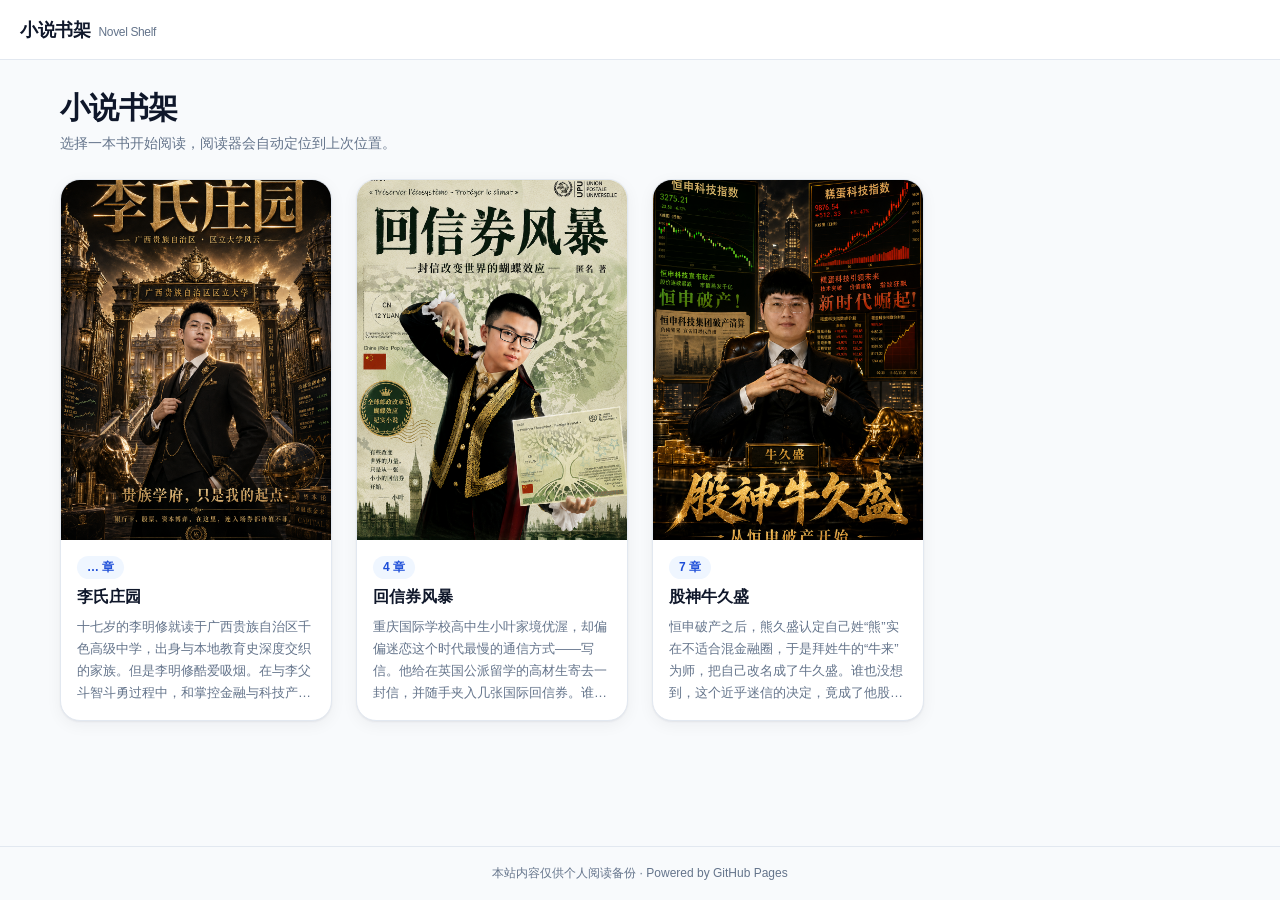
==== index.html @ ca93f8aa "添加 GitHub Pages 阅读站点：书架选书 + 章节阅读，直读原始小说文件与图片" ====
<!DOCTYPE html>
<html lang="zh-CN">
<head>
<meta charset="utf-8">
<meta name="viewport" content="width=device-width, initial-scale=1">
<title>小说书架</title>
<link rel="icon" href="data:image/svg+xml,<svg xmlns='http://www.w3.org/2000/svg' viewBox='0 0 100 100'><text y='.9em' font-size='90'>📚</text></svg>">
<link rel="stylesheet" href="css/style.css">
</head>
<body>

<header class="topbar">
  <div class="brand">小说书架<span class="sub">Novel Shelf</span></div>
</header>

<main class="wrap">
  <h1 class="page-title">小说书架</h1>
  <p class="page-sub">选择一本书开始阅读，阅读器会自动定位到上次位置。</p>
  <div class="grid" id="shelf"></div>
</main>

<footer class="footer">本站内容仅供个人阅读备份 · Powered by GitHub Pages</footer>

<script src="js/books.js"></script>
<script src="js/app.js"></script>
</body>
</html>
---- css/style.css ----
:root{
  --bg:#f8fafc;          /* slate-50 */
  --card:#ffffff;
  --ink:#0f172a;         /* slate-950 */
  --muted:#64748b;       /* slate-500 */
  --border:#e2e8f0;      /* slate-200 */
  --primary:#2563eb;     /* blue-600 */
  --primary-soft:#eff6ff;/* blue-50 */
  --primary-ink:#1d4ed8;
  --radius:20px;
  --shadow:0 1px 2px rgba(15,23,42,.06), 0 4px 16px rgba(15,23,42,.05);
}
*{box-sizing:border-box;margin:0;padding:0}
html,body{height:100%}
body{
  font-family:-apple-system,BlinkMacSystemFont,"Segoe UI","PingFang SC","Hiragino Sans GB","Microsoft YaHei",sans-serif;
  background:var(--bg);color:var(--ink);
  -webkit-font-smoothing:antialiased;
  display:flex;flex-direction:column;min-height:100vh;
}

/* ---------- 顶栏 ---------- */
.topbar{
  position:sticky;top:0;z-index:30;
  border-bottom:1px solid var(--border);
  background:rgba(255,255,255,.9);backdrop-filter:blur(8px);
  display:flex;align-items:center;gap:12px;
  padding:0 20px;height:60px;flex-shrink:0;
}
.brand{font-weight:900;letter-spacing:-.02em;font-size:18px}
.brand .sub{font-size:12px;font-weight:500;color:var(--muted);margin-left:8px}
.back-btn{
  display:inline-flex;align-items:center;gap:6px;
  border:1px solid var(--border);background:var(--card);
  color:var(--ink);font-weight:700;font-size:13px;line-height:1;
  border-radius:12px;padding:9px 14px;cursor:pointer;
  transition:background .15s;
}
.back-btn:hover{background:#f8fafc}

/* ---------- 书架 ---------- */
.wrap{margin:0 auto;width:100%;max-width:1200px;padding:28px 20px 48px;flex:1}
.page-title{font-size:30px;font-weight:900;letter-spacing:-.02em}
.page-sub{margin-top:6px;font-size:14px;color:var(--muted)}
.grid{
  margin-top:26px;display:grid;gap:24px;
  grid-template-columns:repeat(auto-fill,minmax(220px,1fr));
}
@media(min-width:900px){.grid{grid-template-columns:repeat(4,1fr)}}
.book-card{
  background:var(--card);border:1px solid var(--border);border-radius:var(--radius);
  overflow:hidden;box-shadow:var(--shadow);cursor:pointer;
  transition:transform .16s,box-shadow .16s;display:flex;flex-direction:column;
}
.book-card:hover{transform:translateY(-3px);box-shadow:0 8px 24px rgba(15,23,42,.12)}
.cover{
  aspect-ratio:3/4;width:100%;
  background:#f1f5f9;background-position:center;background-size:cover;
}
.book-body{padding:16px;display:flex;flex-direction:column;gap:8px;flex:1}
.book-title{font-size:16px;font-weight:900;line-height:1.3}
.book-meta{font-size:12px;font-weight:700;color:var(--primary-ink);background:var(--primary-soft);
  border-radius:999px;padding:3px 10px;align-self:flex-start}
.book-intro{font-size:13px;line-height:1.7;color:var(--muted);
  display:-webkit-box;-webkit-line-clamp:4;-webkit-box-orient:vertical;overflow:hidden}

/* ---------- 阅读页布局 ---------- */
.reader-wrap{margin:0 auto;width:100%;max-width:1200px;padding:24px 20px 48px;flex:1}
.reader-grid{display:grid;gap:24px;grid-template-columns:1fr}
@media(min-width:1024px){.reader-grid{grid-template-columns:18rem minmax(0,1fr)}}
.sidebar{
  order:-1;height:fit-content;border:1px solid var(--border);border-radius:24px;
  background:var(--card);padding:18px;box-shadow:var(--shadow);position:sticky;top:76px;
}
.sidebar .cover{border-radius:16px}
.bookname{margin-top:16px;font-size:20px;font-weight:900}
.bookdesc{margin-top:8px;font-size:13px;line-height:1.7;color:var(--muted)}
.chapters{margin-top:16px;border-top:1px solid var(--border);padding-top:14px}
.chap-label{font-size:11px;font-weight:800;text-transform:uppercase;letter-spacing:.05em;color:var(--muted);padding:0 4px}
.chap-list{margin-top:8px;max-height:400px;overflow-y:auto;display:flex;flex-direction:column;gap:2px;padding-right:4px}
.chap-item{
  border:0;background:transparent;text-align:left;width:100%;
  color:var(--muted);font-size:13px;line-height:1.4;padding:9px 12px;border-radius:12px;
  cursor:pointer;transition:background .15s,color .15s;
}
.chap-item:hover{background:#f1f5f9;color:var(--ink)}
.chap-item.active{background:var(--ink);color:#fff;font-weight:700}

/* ---------- 正文 ---------- */
.article{
  border:1px solid var(--border);border-radius:24px;background:var(--card);
  padding:36px 20px;box-shadow:var(--shadow);
}
@media(min-width:768px){.article{padding:48px 48px}}
.article-header{border-bottom:1px solid #f1f5f9;padding-bottom:22px}
.article-book{font-size:13px;font-weight:700;color:var(--primary-ink)}
.article-title{margin-top:8px;font-size:28px;font-weight:900;letter-spacing:-.02em}
.prose{margin-top:26px;font-size:17px;line-height:2;color:#1f2937}
.prose p{margin:0 0 1.2em;white-space:pre-wrap}
.prose p:last-child{margin-bottom:0}
.prose .novel-img{margin:1.6em auto;text-align:center}
.prose .novel-img img{
  max-width:100%;height:auto;border-radius:12px;
  box-shadow:0 4px 20px rgba(15,23,42,.14);display:block;margin:0 auto;
}
.prose .novel-img figcaption{margin-top:10px;font-size:13px;color:var(--muted)}
.article-footer{
  margin-top:40px;padding-top:22px;border-top:1px solid #f1f5f9;
  display:flex;justify-content:space-between;gap:12px;align-items:center;
}
.nav-btn{
  display:inline-flex;align-items:center;justify-content:center;
  background:var(--primary);color:#fff;font-weight:700;font-size:14px;
  border:0;border-radius:14px;padding:12px 22px;cursor:pointer;gap:6px;
  transition:background .15s;flex-shrink:0;
}
.nav-btn:hover{background:var(--primary-ink)}
.nav-btn:disabled{background:#cbd5e1;cursor:not-allowed}
.nav-btn.ghost{background:transparent;color:var(--muted);border:1px solid var(--border)}
.nav-btn.ghost:hover:not(:disabled){background:#f8fafc;color:var(--ink)}
.placeholder{
  border:1px dashed var(--border);border-radius:20px;padding:80px 20px;text-align:center;
  color:var(--muted);background:var(--card);
}

/* ---------- 页脚 ---------- */
.footer{border-top:1px solid var(--border);color:var(--muted);font-size:12px;
  text-align:center;padding:18px 20px;flex-shrink:0}

/* 滚动条美化 */
.chap-list::-webkit-scrollbar{width:6px}
.chap-list::-webkit-scrollbar-thumb{background:#cbd5e1;border-radius:3px}
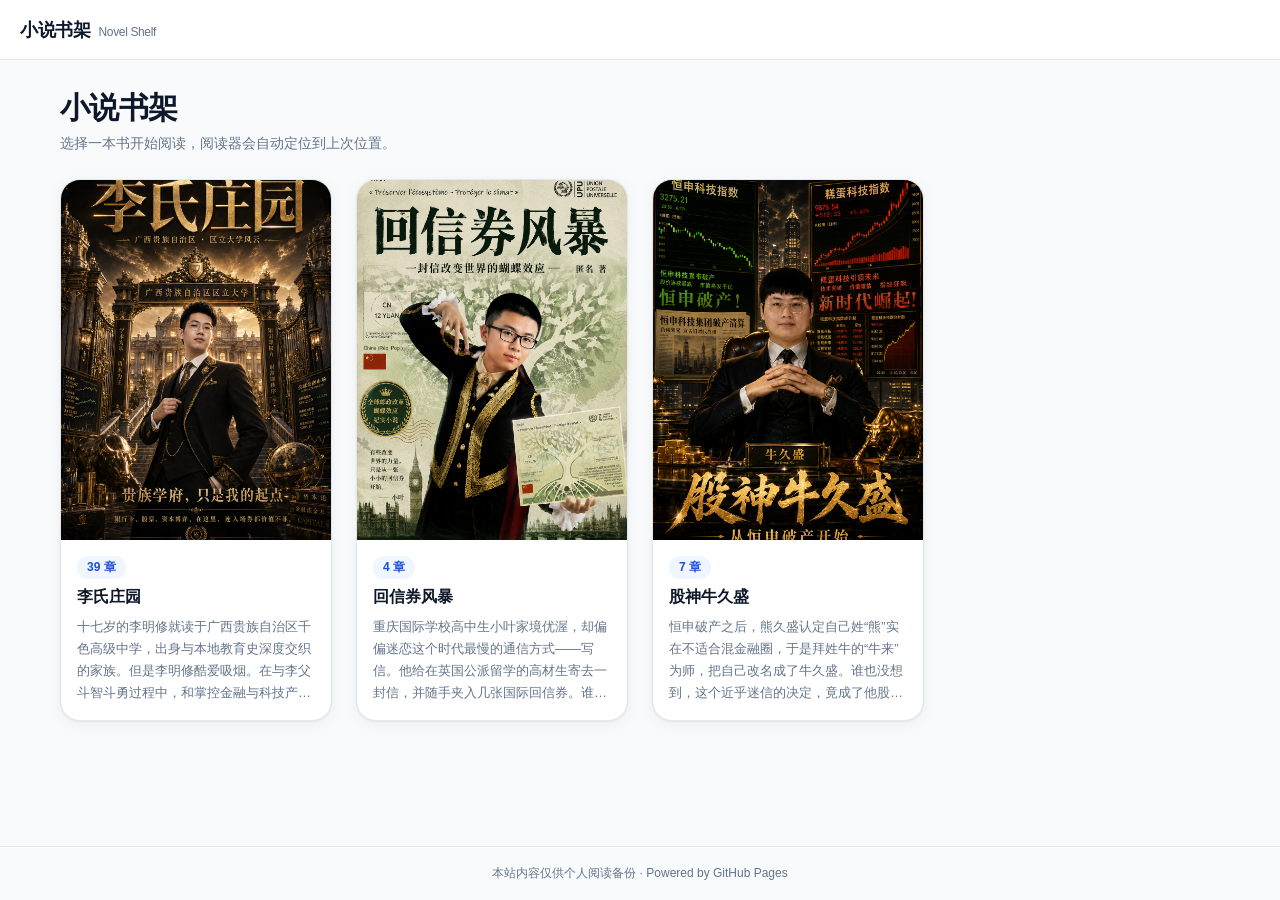
==== commit fcf6b5f0: "fix: use chapter catalogs on shelf and rebuild catalogs for Pages" ====
--- a/index.html
+++ b/index.html
@@ -22,6 +22,7 @@
 <footer class="footer">本站内容仅供个人阅读备份 · Powered by GitHub Pages</footer>
 
 <script src="js/books.js"></script>
+<script src="js/catalog.js"></script>
 <script src="js/app.js"></script>
 </body>
 </html>
--- a/css/style.css
+++ b/css/style.css
@@ -64,18 +64,21 @@
 .book-intro{font-size:13px;line-height:1.7;color:var(--muted);
   display:-webkit-box;-webkit-line-clamp:4;-webkit-box-orient:vertical;overflow:hidden}
 
-/* ---------- 阅读页布局 ---------- */
+/* ---------- 阅读页布局（上下结构：书籍信息在上，正文在下） ---------- */
 .reader-wrap{margin:0 auto;width:100%;max-width:1200px;padding:24px 20px 48px;flex:1}
 .reader-grid{display:grid;gap:24px;grid-template-columns:1fr}
-@media(min-width:1024px){.reader-grid{grid-template-columns:18rem minmax(0,1fr)}}
 .sidebar{
   order:-1;height:fit-content;border:1px solid var(--border);border-radius:24px;
-  background:var(--card);padding:18px;box-shadow:var(--shadow);position:sticky;top:76px;
+  background:var(--card);padding:18px;box-shadow:var(--shadow);
+  /* 用上下布局，正文始终显示在书籍信息下方，不做 sticky 以免与正文重叠 */
 }
-.sidebar .cover{border-radius:16px}
-.bookname{margin-top:16px;font-size:20px;font-weight:900}
-.bookdesc{margin-top:8px;font-size:13px;line-height:1.7;color:var(--muted)}
-.chapters{margin-top:16px;border-top:1px solid var(--border);padding-top:14px}
+.sidebar .cover{
+  width:100%;aspect-ratio:3/4;border-radius:16px;
+  background:#f1f5f9;background-position:center;background-size:cover;
+}
+.bookname{margin-top:16px;font-size:22px;font-weight:900;text-align:center}
+.bookdesc{margin-top:10px;font-size:13px;line-height:1.7;color:var(--muted);text-align:center}
+.chapters{margin-top:18px;border-top:1px solid var(--border);padding-top:14px}
 .chap-label{font-size:11px;font-weight:800;text-transform:uppercase;letter-spacing:.05em;color:var(--muted);padding:0 4px}
 .chap-list{margin-top:8px;max-height:400px;overflow-y:auto;display:flex;flex-direction:column;gap:2px;padding-right:4px}
 .chap-item{
@@ -106,13 +109,14 @@
 .prose .novel-img figcaption{margin-top:10px;font-size:13px;color:var(--muted)}
 .article-footer{
   margin-top:40px;padding-top:22px;border-top:1px solid #f1f5f9;
-  display:flex;justify-content:space-between;gap:12px;align-items:center;
+  display:flex;flex-wrap:wrap;justify-content:space-between;gap:12px;align-items:stretch;
 }
 .nav-btn{
   display:inline-flex;align-items:center;justify-content:center;
   background:var(--primary);color:#fff;font-weight:700;font-size:14px;
   border:0;border-radius:14px;padding:12px 22px;cursor:pointer;gap:6px;
-  transition:background .15s;flex-shrink:0;
+  transition:background .15s;flex:1 1 240px;min-width:0;
+  white-space:normal;overflow-wrap:anywhere;text-align:left;line-height:1.6;
 }
 .nav-btn:hover{background:var(--primary-ink)}
 .nav-btn:disabled{background:#cbd5e1;cursor:not-allowed}
